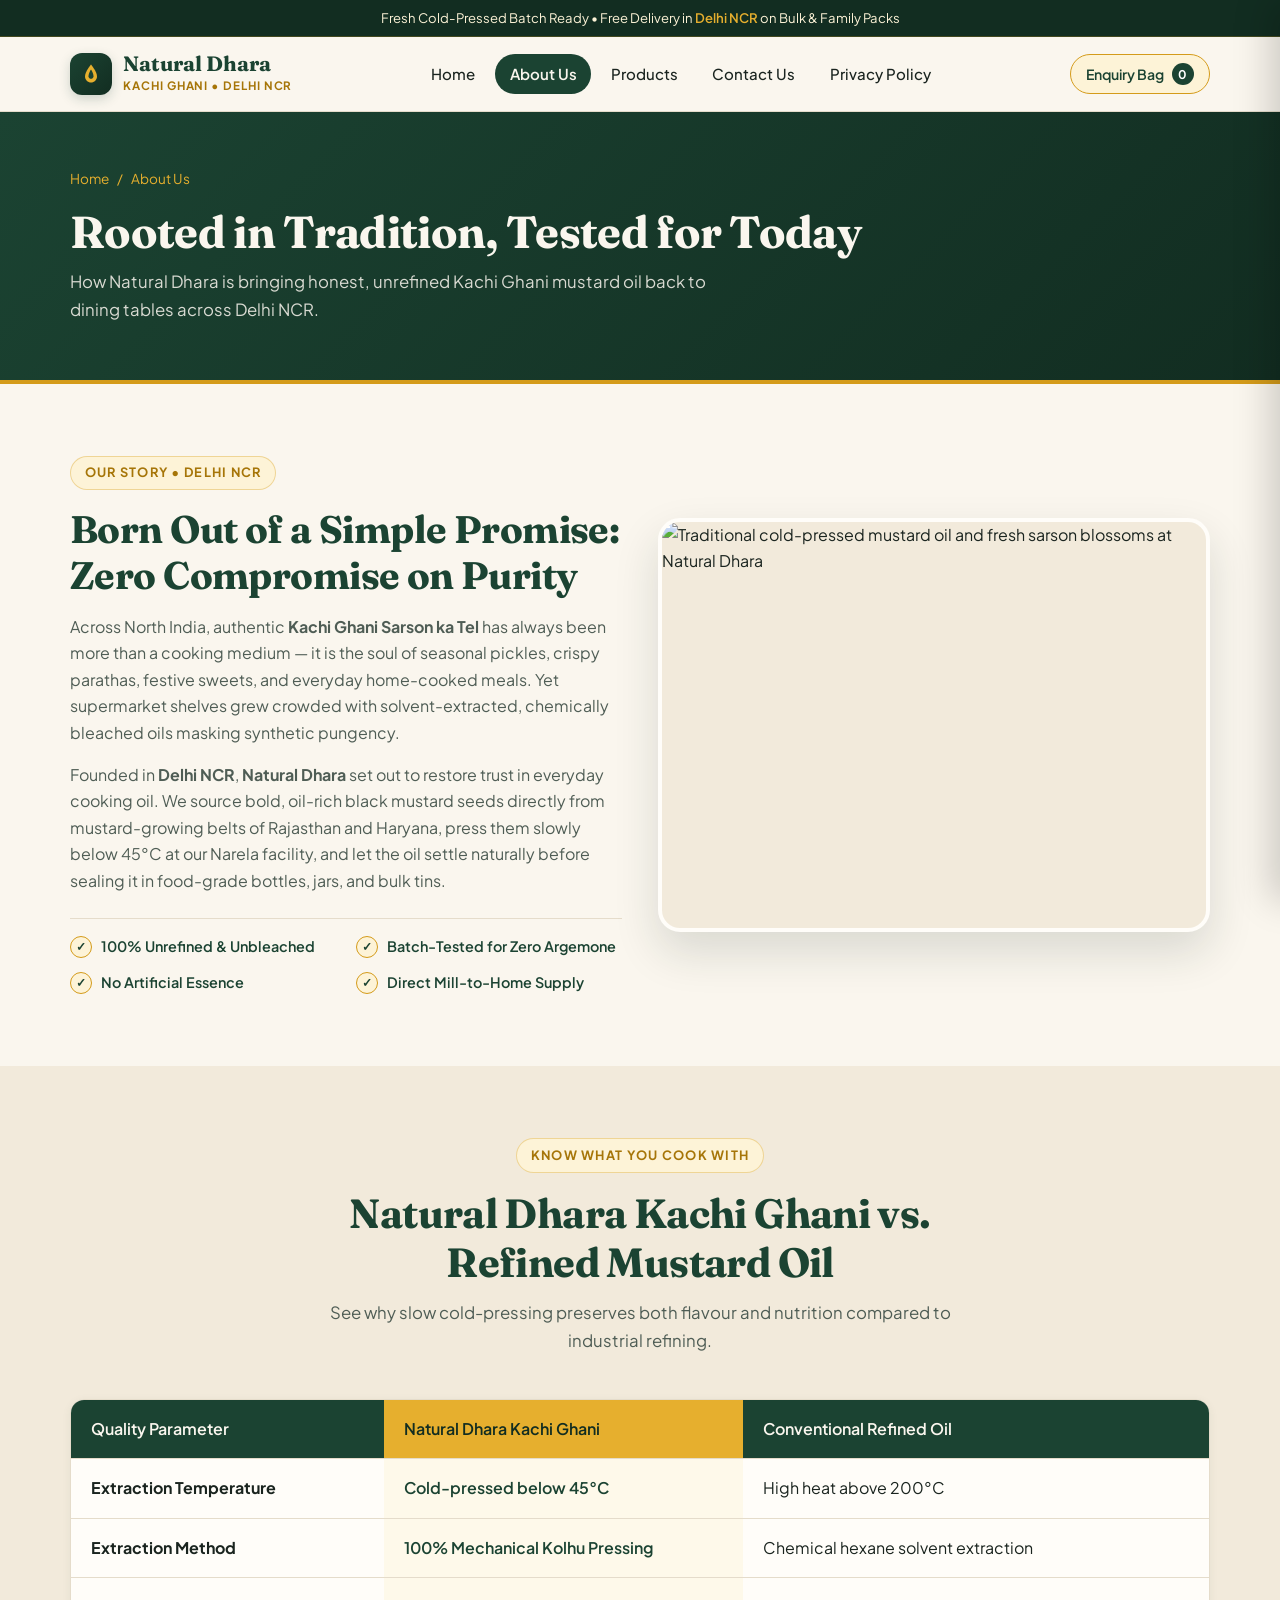
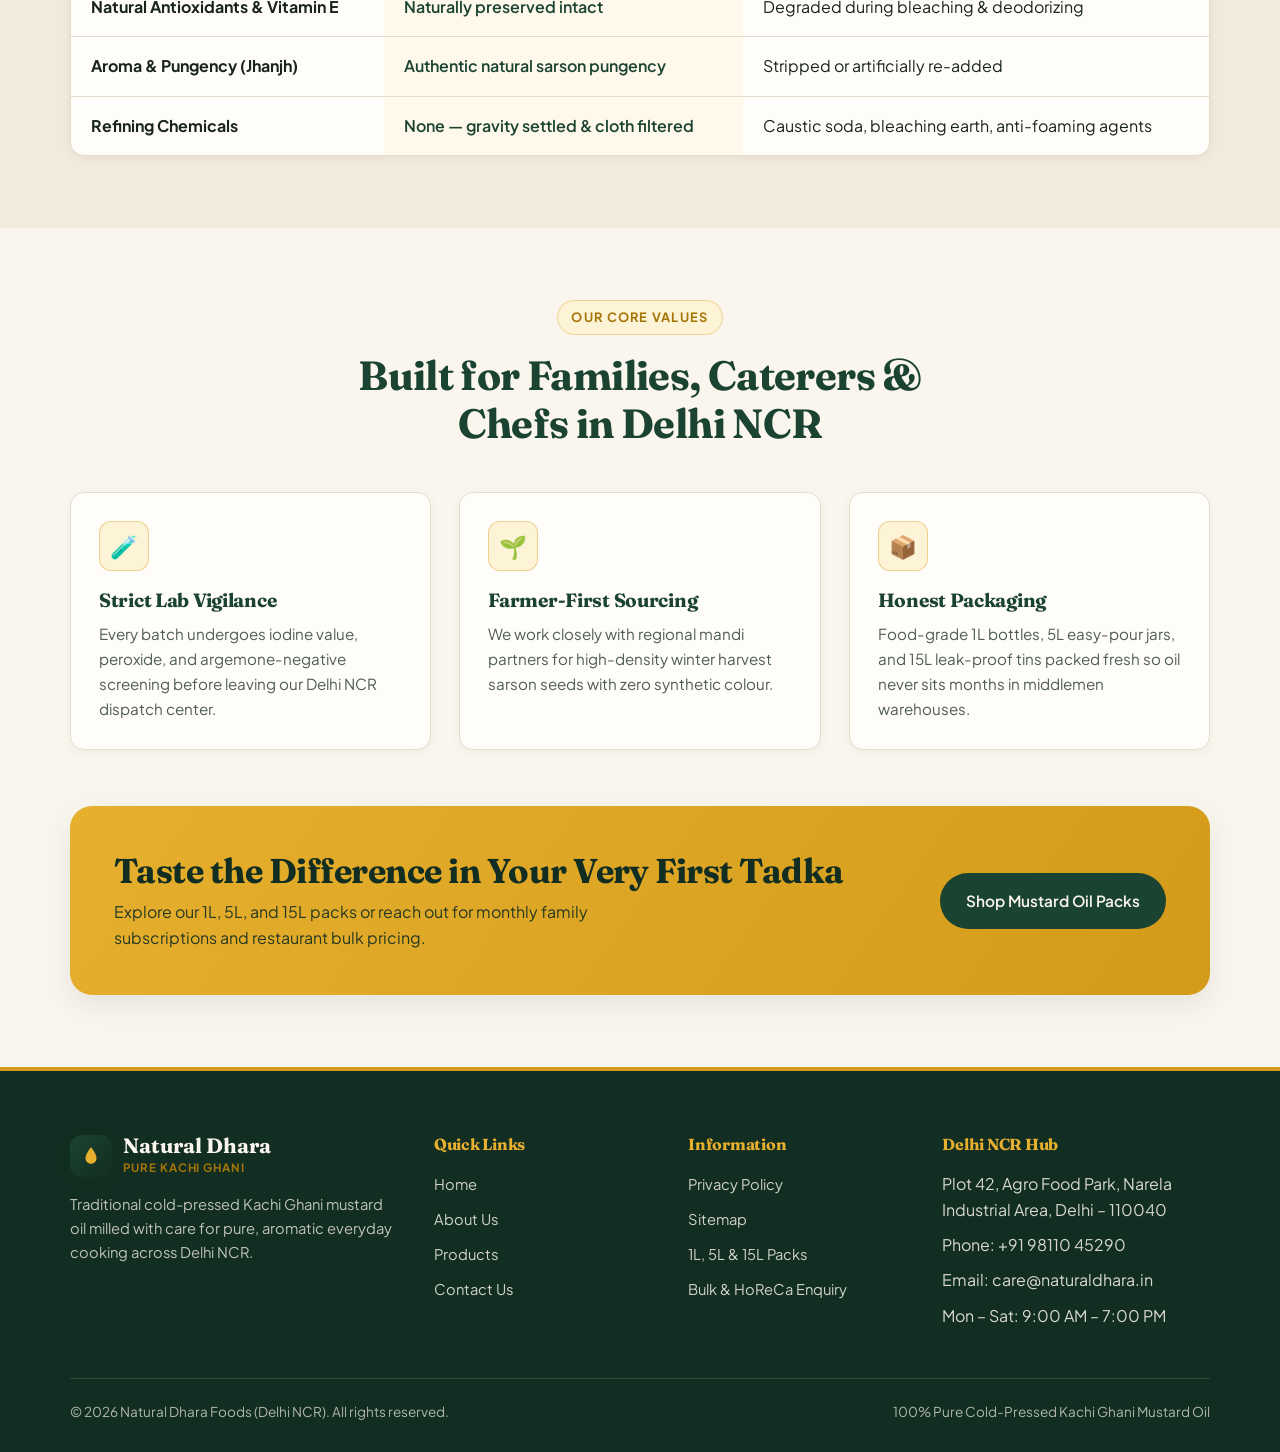
==== about.html @ 4e5362d5 "Add files via upload" ====
<!DOCTYPE html>
<html lang="en">
<head>
  <meta charset="UTF-8" />
  <meta name="viewport" content="width=device-width, initial-scale=1.0" />
  <title>About Us | Natural Dhara Cold-Pressed Mustard Oil — Delhi NCR</title>
  <meta name="description" content="Learn about Natural Dhara's traditional wooden kolhu Kachi Ghani mustard oil process, seed sourcing, and quality standards in Delhi NCR." />
  <link rel="preconnect" href="https://fonts.googleapis.com" />
  <link rel="preconnect" href="https://fonts.gstatic.com" crossorigin />
  <link href="https://fonts.googleapis.com/css2?family=Fraunces:opsz,wght@9..144,600;9..144,700&family=Plus+Jakarta+Sans:wght@400;500;600;700&display=swap" rel="stylesheet" />
  <link rel="stylesheet" href="styles.css" />
</head>
<body>

  <div class="top-strip">
    Fresh Cold-Pressed Batch Ready • Free Delivery in <span>Delhi NCR</span> on Bulk &amp; Family Packs
  </div>

  <header class="site-header">
    <div class="container nav-wrapper">
      <a href="index.html" class="brand-logo" aria-label="Natural Dhara Home">
        <span class="brand-icon" aria-hidden="true">
          <svg width="24" height="24" viewBox="0 0 24 24" fill="none">
            <path d="M12 2.5C12 2.5 6 9.5 6 14.5C6 17.8137 8.68629 20.5 12 20.5C15.3137 20.5 18 17.8137 18 14.5C18 9.5 12 2.5 12 2.5Z" fill="#E6AF2E"/>
            <path d="M12 7.5C12 7.5 14.5 11.2 14.5 14.2C14.5 15.6 13.4 16.8 12 16.8C10.6 16.8 9.5 15.6 9.5 14.2C9.5 11.2 12 7.5 12 7.5Z" fill="#1B4332"/>
          </svg>
        </span>
        <span class="brand-text">
          <span class="brand-name">Natural Dhara</span>
          <span class="brand-sub">Kachi Ghani • Delhi NCR</span>
        </span>
      </a>

      <nav class="nav-links" id="nd-nav-links" aria-label="Main Navigation">
        <a href="index.html">Home</a>
        <a href="about.html" class="active">About Us</a>
        <a href="products.html">Products</a>
        <a href="contact.html">Contact Us</a>
        <a href="privacy.html">Privacy Policy</a>
      </nav>

      <div class="nav-actions">
        <button type="button" class="cart-btn" data-open-cart aria-label="Open Enquiry Bag">
          <span>Enquiry Bag</span>
          <span class="cart-count" data-cart-count>0</span>
        </button>
        <button type="button" class="hamburger" id="nd-menu-toggle" aria-label="Toggle Menu" aria-expanded="false">
          <svg width="22" height="22" viewBox="0 0 24 24" fill="none" stroke="currentColor" stroke-width="2.2" stroke-linecap="round">
            <line x1="3" y1="6" x2="21" y2="6" />
            <line x1="3" y1="12" x2="21" y2="12" />
            <line x1="3" y1="18" x2="21" y2="18" />
          </svg>
        </button>
      </div>
    </div>
  </header>

  <main>
    <section class="page-banner">
      <div class="container">
        <div class="breadcrumb">
          <a href="index.html">Home</a> <span>/</span> <span>About Us</span>
        </div>
        <h1>Rooted in Tradition, Tested for Today</h1>
        <p>How Natural Dhara is bringing honest, unrefined Kachi Ghani mustard oil back to dining tables across Delhi NCR.</p>
      </div>
    </section>

    <section class="section">
      <div class="container grid-2">
        <div>
          <span class="eyebrow">Our Story • Delhi NCR</span>
          <h2 style="font-size:clamp(1.75rem,3vw,2.4rem); margin-bottom:1rem;">Born Out of a Simple Promise: Zero Compromise on Purity</h2>
          <p style="color:var(--text-muted); margin-bottom:1rem;">
            Across North India, authentic <strong>Kachi Ghani Sarson ka Tel</strong> has always been more than a cooking medium — it is the soul of seasonal pickles, crispy parathas, festive sweets, and everyday home-cooked meals. Yet supermarket shelves grew crowded with solvent-extracted, chemically bleached oils masking synthetic pungency.
          </p>
          <p style="color:var(--text-muted); margin-bottom:1.5rem;">
            Founded in <strong>Delhi NCR</strong>, <strong>Natural Dhara</strong> set out to restore trust in everyday cooking oil. We source bold, oil-rich black mustard seeds directly from mustard-growing belts of Rajasthan and Haryana, press them slowly below 45°C at our Narela facility, and let the oil settle naturally before sealing it in food-grade bottles, jars, and bulk tins.
          </p>
          <div class="hero-badges" style="padding-top:1rem;">
            <div class="hero-badge-item"><span class="badge-dot">✓</span><span>100% Unrefined &amp; Unbleached</span></div>
            <div class="hero-badge-item"><span class="badge-dot">✓</span><span>Batch-Tested for Zero Argemone</span></div>
            <div class="hero-badge-item"><span class="badge-dot">✓</span><span>No Artificial Essence</span></div>
            <div class="hero-badge-item"><span class="badge-dot">✓</span><span>Direct Mill-to-Home Supply</span></div>
          </div>
        </div>

        <div class="hero-image-card">
          <img src="images/hero-mustard-oil.jpg" alt="Traditional cold-pressed mustard oil and fresh sarson blossoms at Natural Dhara" />
        </div>
      </div>
    </section>

    <section class="section section-alt">
      <div class="container">
        <div class="section-header centered">
          <span class="eyebrow">Know What You Cook With</span>
          <h2>Natural Dhara Kachi Ghani vs. Refined Mustard Oil</h2>
          <p>See why slow cold-pressing preserves both flavour and nutrition compared to industrial refining.</p>
        </div>

        <div class="table-wrap">
          <table class="compare-table">
            <thead>
              <tr>
                <th>Quality Parameter</th>
                <th class="highlight-col">Natural Dhara Kachi Ghani</th>
                <th>Conventional Refined Oil</th>
              </tr>
            </thead>
            <tbody>
              <tr>
                <td><strong>Extraction Temperature</strong></td>
                <td class="good">Cold-pressed below 45°C</td>
                <td>High heat above 200°C</td>
              </tr>
              <tr>
                <td><strong>Extraction Method</strong></td>
                <td class="good">100% Mechanical Kolhu Pressing</td>
                <td>Chemical hexane solvent extraction</td>
              </tr>
              <tr>
                <td><strong>Natural Antioxidants &amp; Vitamin E</strong></td>
                <td class="good">Naturally preserved intact</td>
                <td>Degraded during bleaching &amp; deodorizing</td>
              </tr>
              <tr>
                <td><strong>Aroma &amp; Pungency (Jhanjh)</strong></td>
                <td class="good">Authentic natural sarson pungency</td>
                <td>Stripped or artificially re-added</td>
              </tr>
              <tr>
                <td><strong>Refining Chemicals</strong></td>
                <td class="good">None — gravity settled &amp; cloth filtered</td>
                <td>Caustic soda, bleaching earth, anti-foaming agents</td>
              </tr>
            </tbody>
          </table>
        </div>
      </div>
    </section>

    <section class="section">
      <div class="container">
        <div class="section-header centered">
          <span class="eyebrow">Our Core Values</span>
          <h2>Built for Families, Caterers &amp; Chefs in Delhi NCR</h2>
        </div>

        <div class="grid-3">
          <article class="card">
            <div class="feature-icon" aria-hidden="true">🧪</div>
            <h3>Strict Lab Vigilance</h3>
            <p>Every batch undergoes iodine value, peroxide, and argemone-negative screening before leaving our Delhi NCR dispatch center.</p>
          </article>
          <article class="card">
            <div class="feature-icon" aria-hidden="true">🌱</div>
            <h3>Farmer-First Sourcing</h3>
            <p>We work closely with regional mandi partners for high-density winter harvest sarson seeds with zero synthetic colour.</p>
          </article>
          <article class="card">
            <div class="feature-icon" aria-hidden="true">📦</div>
            <h3>Honest Packaging</h3>
            <p>Food-grade 1L bottles, 5L easy-pour jars, and 15L leak-proof tins packed fresh so oil never sits months in middlemen warehouses.</p>
          </article>
        </div>

        <div class="cta-banner" style="margin-top:3.5rem;">
          <div>
            <h2>Taste the Difference in Your Very First Tadka</h2>
            <p>Explore our 1L, 5L, and 15L packs or reach out for monthly family subscriptions and restaurant bulk pricing.</p>
          </div>
          <a href="products.html" class="btn btn-primary">Shop Mustard Oil Packs</a>
        </div>
      </div>
    </section>
  </main>

  <footer class="site-footer">
    <div class="container">
      <div class="footer-grid">
        <div class="footer-brand">
          <a href="index.html" class="brand-logo">
            <span class="brand-icon" aria-hidden="true">
              <svg width="22" height="22" viewBox="0 0 24 24" fill="none">
                <path d="M12 2.5C12 2.5 6 9.5 6 14.5C6 17.8137 8.68629 20.5 12 20.5C15.3137 20.5 18 17.8137 18 14.5C18 9.5 12 2.5 12 2.5Z" fill="#E6AF2E"/>
              </svg>
            </span>
            <span class="brand-text">
              <span class="brand-name">Natural Dhara</span>
              <span class="brand-sub">Pure Kachi Ghani</span>
            </span>
          </a>
          <p>Traditional cold-pressed Kachi Ghani mustard oil milled with care for pure, aromatic everyday cooking across Delhi NCR.</p>
        </div>
        <div>
          <h4>Quick Links</h4>
          <ul class="footer-links">
            <li><a href="index.html">Home</a></li>
            <li><a href="about.html">About Us</a></li>
            <li><a href="products.html">Products</a></li>
            <li><a href="contact.html">Contact Us</a></li>
          </ul>
        </div>
        <div>
          <h4>Information</h4>
          <ul class="footer-links">
            <li><a href="privacy.html">Privacy Policy</a></li>
            <li><a href="sitemap.xml">Sitemap</a></li>
            <li><a href="products.html">1L, 5L &amp; 15L Packs</a></li>
            <li><a href="contact.html">Bulk &amp; HoReCa Enquiry</a></li>
          </ul>
        </div>
        <div>
          <h4>Delhi NCR Hub</h4>
          <ul class="footer-links">
            <li>Plot 42, Agro Food Park, Narela Industrial Area, Delhi – 110040</li>
            <li>Phone: +91 98110 45290</li>
            <li>Email: care@naturaldhara.in</li>
            <li>Mon – Sat: 9:00 AM – 7:00 PM</li>
          </ul>
        </div>
      </div>
      <div class="footer-bottom">
        <span>© 2026 Natural Dhara Foods (Delhi NCR). All rights reserved.</span>
        <span>100% Pure Cold-Pressed Kachi Ghani Mustard Oil</span>
      </div>
    </div>
  </footer>

  <div class="drawer-backdrop" id="nd-drawer-backdrop"></div>
  <aside class="cart-drawer" id="nd-cart-drawer" aria-label="Enquiry Bag Drawer">
    <div class="drawer-header">
      <h3>Your Enquiry Bag</h3>
      <button type="button" class="drawer-close" id="nd-drawer-close" aria-label="Close Enquiry Bag">✕</button>
    </div>
    <div class="drawer-body" id="nd-drawer-body"></div>
    <div class="drawer-footer">
      <div class="drawer-total-row">
        <span>Estimated Total</span>
        <span id="nd-drawer-total">₹0</span>
      </div>
      <a href="contact.html" id="nd-drawer-proceed" class="btn btn-mustard" style="width:100%;">Proceed to Enquiry Form</a>
    </div>
  </aside>

  <script src="script.js"></script>
</body>
</html>
---- styles.css ----
/* ==========================================================================
   Natural Dhara — Cold-Pressed Kachi Ghani Mustard Oil (Delhi NCR)
   Color Palette:
     - Cream: #FAF6EE (bg), #F2EADB (surface), #FFFDF9 (card)
     - Dark Green: #1B4332 (primary), #122D21 (deep), #2D5A44 (hover)
     - Warm Mustard Yellow: #D49B1A (accent), #E6AF2E (bright), #FDF3D7 (tint)
   ========================================================================== */

:root {
  --cream-bg: #FAF6EE;
  --cream-surface: #F2EADB;
  --cream-card: #FFFDF9;
  --green-dark: #1B4332;
  --green-deep: #122D21;
  --green-mid: #2D5A44;
  --green-muted: #4A6457;
  --mustard: #D49B1A;
  --mustard-bright: #E6AF2E;
  --mustard-dark: #A67508;
  --mustard-tint: #FDF3D7;
  --text-main: #1A241F;
  --text-muted: #4F5D55;
  --border-light: #E5DCCB;
  --shadow-sm: 0 2px 10px rgba(27, 67, 50, 0.06);
  --shadow-md: 0 10px 30px rgba(27, 67, 50, 0.10);
  --shadow-lg: 0 20px 45px rgba(18, 45, 33, 0.14);
  --radius-sm: 8px;
  --radius-md: 14px;
  --radius-lg: 22px;
  --max-width: 1180px;
  --transition: 0.24s cubic-bezier(0.22, 1, 0.36, 1);
}

*,
*::before,
*::after {
  box-sizing: border-box;
  margin: 0;
  padding: 0;
}

html {
  scroll-behavior: smooth;
  font-size: 16px;
}

body {
  font-family: 'Plus Jakarta Sans', -apple-system, BlinkMacSystemFont, 'Segoe UI', Roboto, sans-serif;
  background-color: var(--cream-bg);
  color: var(--text-main);
  line-height: 1.65;
  -webkit-font-smoothing: antialiased;
  overflow-x: hidden;
}

h1, h2, h3, h4, .font-serif {
  font-family: 'Fraunces', Georgia, 'Times New Roman', serif;
  color: var(--green-dark);
  line-height: 1.2;
  letter-spacing: -0.015em;
}

img {
  max-width: 100%;
  display: block;
}

a {
  color: inherit;
  text-decoration: none;
  transition: color var(--transition);
}

ul {
  list-style: none;
}

button,
input,
select,
textarea {
  font-family: inherit;
  font-size: inherit;
}

.container {
  width: 100%;
  max-width: var(--max-width);
  margin: 0 auto;
  padding: 0 1.25rem;
}

/* ---------- Announcement Top Strip ---------- */
.top-strip {
  background-color: var(--green-deep);
  color: var(--mustard-tint);
  font-size: 0.82rem;
  padding: 0.45rem 1rem;
  text-align: center;
  border-bottom: 1px solid rgba(212, 155, 26, 0.25);
}

.top-strip span {
  color: var(--mustard-bright);
  font-weight: 600;
}

/* ---------- Header & Navigation ---------- */
.site-header {
  position: sticky;
  top: 0;
  z-index: 100;
  background-color: rgba(250, 246, 238, 0.94);
  backdrop-filter: blur(12px);
  -webkit-backdrop-filter: blur(12px);
  border-bottom: 1px solid var(--border-light);
}

.nav-wrapper {
  display: flex;
  align-items: center;
  justify-content: space-between;
  gap: 1rem;
  min-height: 74px;
}

.brand-logo {
  display: inline-flex;
  align-items: center;
  gap: 0.7rem;
  flex-shrink: 0;
}

.brand-icon {
  width: 42px;
  height: 42px;
  border-radius: 12px;
  background: linear-gradient(135deg, var(--green-dark), var(--green-deep));
  display: grid;
  place-items: center;
  box-shadow: 0 4px 12px rgba(27, 67, 50, 0.2);
}

.brand-text {
  display: flex;
  flex-direction: column;
}

.brand-name {
  font-family: 'Fraunces', Georgia, serif;
  font-size: 1.3rem;
  font-weight: 700;
  color: var(--green-dark);
  line-height: 1.1;
}

.brand-sub {
  font-size: 0.72rem;
  letter-spacing: 0.08em;
  text-transform: uppercase;
  color: var(--mustard-dark);
  font-weight: 700;
}

.nav-links {
  display: flex;
  align-items: center;
  gap: 0.35rem;
}

.nav-links a {
  padding: 0.5rem 0.9rem;
  border-radius: 999px;
  font-size: 0.94rem;
  font-weight: 500;
  color: var(--text-main);
  transition: background-color var(--transition), color var(--transition);
}

.nav-links a:hover {
  background-color: var(--cream-surface);
  color: var(--green-dark);
}

.nav-links a.active {
  background-color: var(--green-dark);
  color: var(--cream-bg);
  font-weight: 600;
}

.nav-actions {
  display: flex;
  align-items: center;
  gap: 0.65rem;
}

.cart-btn {
  display: inline-flex;
  align-items: center;
  gap: 0.5rem;
  background-color: var(--mustard-tint);
  color: var(--green-dark);
  border: 1.5px solid var(--mustard);
  padding: 0.5rem 0.95rem;
  border-radius: 999px;
  font-weight: 600;
  font-size: 0.88rem;
  cursor: pointer;
  transition: all var(--transition);
}

.cart-btn:hover {
  background-color: var(--mustard-bright);
  transform: translateY(-1px);
}

.cart-count {
  background-color: var(--green-dark);
  color: #fff;
  font-size: 0.75rem;
  font-weight: 700;
  min-width: 22px;
  height: 22px;
  border-radius: 999px;
  display: inline-grid;
  place-items: center;
  padding: 0 0.35rem;
}

.hamburger {
  display: none;
  background: transparent;
  border: 1.5px solid var(--border-light);
  border-radius: var(--radius-sm);
  width: 42px;
  height: 42px;
  place-items: center;
  cursor: pointer;
  color: var(--green-dark);
}

/* ---------- Buttons ---------- */
.btn {
  display: inline-flex;
  align-items: center;
  justify-content: center;
  gap: 0.5rem;
  padding: 0.82rem 1.5rem;
  border-radius: 999px;
  font-weight: 600;
  font-size: 0.96rem;
  cursor: pointer;
  border: 2px solid transparent;
  transition: all var(--transition);
  text-align: center;
}

.btn-primary {
  background-color: var(--green-dark);
  color: var(--cream-bg);
}

.btn-primary:hover {
  background-color: var(--green-deep);
  transform: translateY(-2px);
  box-shadow: var(--shadow-md);
}

.btn-mustard {
  background-color: var(--mustard-bright);
  color: var(--green-deep);
}

.btn-mustard:hover {
  background-color: var(--mustard);
  transform: translateY(-2px);
  box-shadow: var(--shadow-md);
}

.btn-outline {
  background-color: transparent;
  border-color: var(--green-dark);
  color: var(--green-dark);
}

.btn-outline:hover {
  background-color: var(--green-dark);
  color: var(--cream-bg);
}

.btn-sm {
  padding: 0.6rem 1.1rem;
  font-size: 0.88rem;
}

/* ---------- Section Helpers ---------- */
.section {
  padding: 4.5rem 0;
}

.section-alt {
  background-color: var(--cream-surface);
}

.section-green {
  background: linear-gradient(145deg, var(--green-dark), var(--green-deep));
  color: var(--cream-bg);
}

.section-green h2,
.section-green h3,
.section-green h4 {
  color: var(--cream-bg);
}

.eyebrow {
  display: inline-flex;
  align-items: center;
  gap: 0.45rem;
  font-size: 0.8rem;
  font-weight: 700;
  text-transform: uppercase;
  letter-spacing: 0.1em;
  color: var(--mustard-dark);
  background-color: var(--mustard-tint);
  border: 1px solid rgba(212, 155, 26, 0.35);
  padding: 0.35rem 0.85rem;
  border-radius: 999px;
  margin-bottom: 1rem;
}

.section-green .eyebrow {
  background-color: rgba(230, 175, 46, 0.16);
  color: var(--mustard-bright);
  border-color: rgba(230, 175, 46, 0.38);
}

.section-header {
  max-width: 680px;
  margin-bottom: 2.75rem;
}

.section-header.centered {
  margin-left: auto;
  margin-right: auto;
  text-align: center;
}

.section-header h2 {
  font-size: clamp(1.85rem, 3.2vw, 2.55rem);
  margin-bottom: 0.8rem;
}

.section-header p {
  color: var(--text-muted);
  font-size: 1.05rem;
}

.section-green .section-header p {
  color: rgba(250, 246, 238, 0.82);
}

/* ---------- Hero Section ---------- */
.hero {
  padding: 3.5rem 0 4.5rem;
  position: relative;
  overflow: hidden;
}

.hero-grid {
  display: grid;
  grid-template-columns: 1.05fr 0.95fr;
  gap: 3rem;
  align-items: center;
}

.hero-content h1 {
  font-size: clamp(2.2rem, 4.4vw, 3.35rem);
  margin-bottom: 1.15rem;
  color: var(--green-deep);
}

.hero-content h1 .highlight {
  color: var(--mustard-dark);
  position: relative;
}

.hero-lead {
  font-size: 1.1rem;
  color: var(--text-muted);
  margin-bottom: 1.75rem;
  max-width: 560px;
}

.hero-cta {
  display: flex;
  flex-wrap: wrap;
  gap: 0.9rem;
  margin-bottom: 2rem;
}

.hero-badges {
  display: grid;
  grid-template-columns: repeat(2, minmax(0, 1fr));
  gap: 0.75rem 1.25rem;
  padding-top: 1.25rem;
  border-top: 1px solid var(--border-light);
}

.hero-badge-item {
  display: flex;
  align-items: center;
  gap: 0.55rem;
  font-size: 0.9rem;
  font-weight: 600;
  color: var(--green-dark);
}

.badge-dot {
  width: 22px;
  height: 22px;
  border-radius: 50%;
  background-color: var(--mustard-tint);
  border: 1px solid var(--mustard);
  color: var(--green-dark);
  display: grid;
  place-items: center;
  font-size: 0.75rem;
  flex-shrink: 0;
}

.hero-media {
  position: relative;
}

.hero-image-card {
  border-radius: var(--radius-lg);
  overflow: hidden;
  box-shadow: var(--shadow-lg);
  border: 4px solid var(--cream-card);
  background-color: var(--cream-surface);
  aspect-ratio: 4 / 3;
}

.hero-image-card img {
  width: 100%;
  height: 100%;
  object-fit: cover;
}

.hero-floating-card {
  position: absolute;
  bottom: -18px;
  left: -18px;
  background-color: var(--green-dark);
  color: var(--cream-bg);
  padding: 1rem 1.25rem;
  border-radius: var(--radius-md);
  box-shadow: var(--shadow-md);
  border: 2px solid var(--mustard);
  max-width: 245px;
}

.hero-floating-card strong {
  display: block;
  color: var(--mustard-bright);
  font-size: 1.05rem;
  margin-bottom: 0.15rem;
}

.hero-floating-card span {
  font-size: 0.82rem;
  color: rgba(250, 246, 238, 0.9);
}

/* ---------- Page Banner (Inner Pages) ---------- */
.page-banner {
  background: linear-gradient(135deg, var(--green-dark), var(--green-deep));
  color: var(--cream-bg);
  padding: 3.5rem 0;
  border-bottom: 4px solid var(--mustard);
}

.page-banner h1 {
  color: var(--cream-bg);
  font-size: clamp(2rem, 3.8vw, 2.8rem);
  margin-bottom: 0.6rem;
}

.page-banner p {
  color: rgba(250, 246, 238, 0.85);
  max-width: 650px;
  font-size: 1.05rem;
}

.breadcrumb {
  display: flex;
  align-items: center;
  gap: 0.5rem;
  font-size: 0.85rem;
  color: var(--mustard-bright);
  margin-bottom: 0.9rem;
}

.breadcrumb a:hover {
  text-decoration: underline;
}

/* ---------- Grids & Cards ---------- */
.grid-4 {
  display: grid;
  grid-template-columns: repeat(4, minmax(0, 1fr));
  gap: 1.5rem;
}

.grid-3 {
  display: grid;
  grid-template-columns: repeat(3, minmax(0, 1fr));
  gap: 1.75rem;
}

.grid-2 {
  display: grid;
  grid-template-columns: repeat(2, minmax(0, 1fr));
  gap: 2.25rem;
  align-items: center;
}

.card {
  background-color: var(--cream-card);
  border: 1px solid var(--border-light);
  border-radius: var(--radius-md);
  padding: 1.75rem;
  box-shadow: var(--shadow-sm);
  transition: transform var(--transition), box-shadow var(--transition);
}

.card:hover {
  transform: translateY(-4px);
  box-shadow: var(--shadow-md);
}

.feature-icon {
  width: 50px;
  height: 50px;
  border-radius: 12px;
  background-color: var(--mustard-tint);
  color: var(--green-dark);
  display: grid;
  place-items: center;
  font-size: 1.4rem;
  margin-bottom: 1.1rem;
  border: 1px solid rgba(212, 155, 26, 0.4);
}

.card h3 {
  font-size: 1.2rem;
  margin-bottom: 0.55rem;
}

.card p {
  color: var(--text-muted);
  font-size: 0.95rem;
}

/* ---------- Product Cards ---------- */
.product-card {
  background-color: var(--cream-card);
  border: 1px solid var(--border-light);
  border-radius: var(--radius-md);
  overflow: hidden;
  display: flex;
  flex-direction: column;
  box-shadow: var(--shadow-sm);
  transition: transform var(--transition), box-shadow var(--transition);
  position: relative;
}

.product-card:hover {
  transform: translateY(-5px);
  box-shadow: var(--shadow-md);
}

.product-badge {
  position: absolute;
  top: 14px;
  left: 14px;
  background-color: var(--green-dark);
  color: var(--mustard-bright);
  font-size: 0.76rem;
  font-weight: 700;
  text-transform: uppercase;
  letter-spacing: 0.05em;
  padding: 0.3rem 0.75rem;
  border-radius: 999px;
  z-index: 2;
}

.product-img-wrap {
  background-color: var(--cream-bg);
  aspect-ratio: 1 / 1;
  overflow: hidden;
  border-bottom: 1px solid var(--border-light);
}

.product-img-wrap img {
  width: 100%;
  height: 100%;
  object-fit: cover;
  transition: transform 0.4s ease;
}

.product-card:hover .product-img-wrap img {
  transform: scale(1.04);
}

.product-body {
  padding: 1.5rem;
  display: flex;
  flex-direction: column;
  flex: 1;
}

.product-meta {
  font-size: 0.8rem;
  font-weight: 700;
  text-transform: uppercase;
  letter-spacing: 0.07em;
  color: var(--mustard-dark);
  margin-bottom: 0.35rem;
}

.product-title {
  font-size: 1.32rem;
  margin-bottom: 0.5rem;
}

.product-desc {
  color: var(--text-muted);
  font-size: 0.93rem;
  margin-bottom: 1.1rem;
}

.product-specs {
  display: flex;
  flex-wrap: wrap;
  gap: 0.4rem;
  margin-bottom: 1.25rem;
}

.spec-pill {
  font-size: 0.78rem;
  background-color: var(--cream-surface);
  color: var(--green-dark);
  padding: 0.25rem 0.65rem;
  border-radius: 999px;
  font-weight: 600;
}

.product-footer {
  margin-top: auto;
  padding-top: 1rem;
  border-top: 1px solid var(--border-light);
  display: flex;
  flex-direction: column;
  gap: 0.9rem;
}

.price-row {
  display: flex;
  align-items: baseline;
  justify-content: space-between;
  gap: 0.75rem;
}

.product-price {
  font-family: 'Fraunces', Georgia, serif;
  font-size: 1.7rem;
  font-weight: 700;
  color: var(--green-dark);
}

.product-unit {
  font-size: 0.84rem;
  color: var(--text-muted);
  font-weight: 500;
}

.qty-action-row {
  display: flex;
  align-items: center;
  gap: 0.65rem;
}

.qty-selector {
  display: inline-flex;
  align-items: center;
  border: 1.5px solid var(--border-light);
  border-radius: 999px;
  background-color: var(--cream-bg);
  overflow: hidden;
}

.qty-selector button {
  background: transparent;
  border: none;
  width: 32px;
  height: 38px;
  font-weight: 700;
  color: var(--green-dark);
  cursor: pointer;
}

.qty-selector button:hover {
  background-color: var(--cream-surface);
}

.qty-selector span {
  min-width: 26px;
  text-align: center;
  font-weight: 600;
  font-size: 0.92rem;
}

.add-enquiry-btn {
  flex: 1;
}

/* ---------- Process Steps (Dark Green Band) ---------- */
.process-card {
  background-color: rgba(255, 253, 249, 0.06);
  border: 1px solid rgba(230, 175, 46, 0.28);
  border-radius: var(--radius-md);
  padding: 1.65rem;
}

.process-step {
  display: inline-block;
  font-family: 'Fraunces', Georgia, serif;
  font-size: 1.5rem;
  font-weight: 700;
  color: var(--mustard-bright);
  margin-bottom: 0.65rem;
}

.process-card h3 {
  font-size: 1.15rem;
  margin-bottom: 0.45rem;
}

.process-card p {
  font-size: 0.92rem;
  color: rgba(250, 246, 238, 0.82);
}

/* ---------- Comparison Table (About Page) ---------- */
.table-wrap {
  overflow-x: auto;
  border-radius: var(--radius-md);
  border: 1px solid var(--border-light);
  background-color: var(--cream-card);
  box-shadow: var(--shadow-sm);
}

.compare-table {
  width: 100%;
  border-collapse: collapse;
  min-width: 600px;
}

.compare-table th,
.compare-table td {
  padding: 1rem 1.25rem;
  text-align: left;
  border-bottom: 1px solid var(--border-light);
}

.compare-table th {
  background-color: var(--green-dark);
  color: var(--cream-bg);
  font-weight: 600;
}

.compare-table th.highlight-col {
  background-color: var(--mustard-bright);
  color: var(--green-deep);
}

.compare-table tr:last-child td {
  border-bottom: none;
}

.compare-table td.good {
  color: var(--green-dark);
  font-weight: 600;
  background-color: rgba(253, 243, 215, 0.45);
}

/* ---------- Contact & Form ---------- */
.contact-layout {
  display: grid;
  grid-template-columns: 0.9fr 1.1fr;
  gap: 2.5rem;
  align-items: start;
}

.info-stack {
  display: flex;
  flex-direction: column;
  gap: 1.2rem;
}

.info-item {
  display: flex;
  gap: 1rem;
  align-items: flex-start;
  background-color: var(--cream-card);
  padding: 1.25rem;
  border-radius: var(--radius-md);
  border: 1px solid var(--border-light);
}

.info-icon {
  width: 44px;
  height: 44px;
  border-radius: 10px;
  background-color: var(--green-dark);
  color: var(--mustard-bright);
  display: grid;
  place-items: center;
  flex-shrink: 0;
  font-size: 1.15rem;
}

.info-item h3 {
  font-size: 1.05rem;
  margin-bottom: 0.25rem;
}

.info-item p,
.info-item a {
  font-size: 0.93rem;
  color: var(--text-muted);
}

.form-card {
  background-color: var(--cream-card);
  border: 1px solid var(--border-light);
  border-radius: var(--radius-lg);
  padding: 2.2rem;
  box-shadow: var(--shadow-md);
}

.form-grid {
  display: grid;
  grid-template-columns: repeat(2, minmax(0, 1fr));
  gap: 1.1rem;
}

.form-group {
  display: flex;
  flex-direction: column;
  gap: 0.4rem;
  margin-bottom: 1rem;
}

.form-group.full {
  grid-column: 1 / -1;
}

.form-group label {
  font-size: 0.88rem;
  font-weight: 600;
  color: var(--green-dark);
}

.form-group input,
.form-group select,
.form-group textarea {
  width: 100%;
  padding: 0.78rem 0.95rem;
  border-radius: var(--radius-sm);
  border: 1.5px solid var(--border-light);
  background-color: var(--cream-bg);
  color: var(--text-main);
  transition: border-color var(--transition), box-shadow var(--transition);
}

.form-group input:focus,
.form-group select:focus,
.form-group textarea:focus {
  outline: none;
  border-color: var(--green-dark);
  box-shadow: 0 0 0 3px rgba(27, 67, 50, 0.12);
  background-color: #fff;
}

.form-error {
  font-size: 0.82rem;
  color: #B42318;
  display: none;
}

.form-error.visible {
  display: block;
}

.cart-prefill-box {
  background-color: var(--mustard-tint);
  border: 1px solid var(--mustard);
  border-radius: var(--radius-sm);
  padding: 0.9rem 1rem;
  margin-bottom: 1.25rem;
  font-size: 0.9rem;
  color: var(--green-deep);
}

.thank-you-box {
  display: none;
  text-align: center;
  padding: 2.5rem 1.5rem;
  background-color: var(--mustard-tint);
  border: 2px solid var(--mustard);
  border-radius: var(--radius-md);
}

.thank-you-box.visible {
  display: block;
}

.thank-you-icon {
  width: 64px;
  height: 64px;
  border-radius: 50%;
  background-color: var(--green-dark);
  color: var(--mustard-bright);
  display: grid;
  place-items: center;
  font-size: 1.8rem;
  margin: 0 auto 1rem;
}

.thank-you-box h3 {
  font-size: 1.65rem;
  margin-bottom: 0.6rem;
}

.thank-you-box p {
  color: var(--text-muted);
  margin-bottom: 1.35rem;
}

/* ---------- Privacy Document ---------- */
.policy-card {
  background-color: var(--cream-card);
  border: 1px solid var(--border-light);
  border-radius: var(--radius-lg);
  padding: 2.5rem;
  box-shadow: var(--shadow-sm);
  max-width: 880px;
  margin: 0 auto;
}

.policy-card h2 {
  font-size: 1.45rem;
  margin-top: 2rem;
  margin-bottom: 0.65rem;
  padding-top: 1.25rem;
  border-top: 1px solid var(--border-light);
}

.policy-card h2:first-of-type {
  margin-top: 0;
  padding-top: 0;
  border-top: none;
}

.policy-card p,
.policy-card li {
  color: var(--text-muted);
  margin-bottom: 0.75rem;
}

.policy-card ul {
  list-style: disc;
  padding-left: 1.4rem;
  margin-bottom: 1rem;
}

/* ---------- Cart / Enquiry Slide-over Drawer ---------- */
.drawer-backdrop {
  position: fixed;
  inset: 0;
  background-color: rgba(18, 45, 33, 0.55);
  z-index: 200;
  opacity: 0;
  pointer-events: none;
  transition: opacity var(--transition);
}

.drawer-backdrop.open {
  opacity: 1;
  pointer-events: auto;
}

.cart-drawer {
  position: fixed;
  top: 0;
  right: 0;
  bottom: 0;
  width: min(420px, 100%);
  background-color: var(--cream-card);
  z-index: 210;
  transform: translateX(100%);
  transition: transform var(--transition);
  display: flex;
  flex-direction: column;
  box-shadow: -10px 0 35px rgba(0, 0, 0, 0.18);
}

.cart-drawer.open {
  transform: translateX(0);
}

.drawer-header {
  padding: 1.25rem 1.4rem;
  background-color: var(--green-dark);
  color: var(--cream-bg);
  display: flex;
  align-items: center;
  justify-content: space-between;
}

.drawer-header h3 {
  color: var(--cream-bg);
  font-size: 1.2rem;
}

.drawer-close {
  background: transparent;
  border: 1px solid rgba(250, 246, 238, 0.35);
  color: var(--cream-bg);
  width: 34px;
  height: 34px;
  border-radius: 50%;
  cursor: pointer;
  font-size: 1.1rem;
}

.drawer-body {
  flex: 1;
  overflow-y: auto;
  padding: 1.25rem 1.4rem;
}

.drawer-empty {
  text-align: center;
  padding: 3rem 1rem;
  color: var(--text-muted);
}

.drawer-item {
  display: flex;
  align-items: center;
  justify-content: space-between;
  gap: 0.9rem;
  padding: 0.9rem 0;
  border-bottom: 1px solid var(--border-light);
}

.drawer-item-info h4 {
  font-size: 1rem;
  margin-bottom: 0.15rem;
}

.drawer-item-info span {
  font-size: 0.85rem;
  color: var(--text-muted);
}

.drawer-item-controls {
  display: flex;
  align-items: center;
  gap: 0.45rem;
}

.drawer-qty-btn {
  width: 28px;
  height: 28px;
  border-radius: 50%;
  border: 1px solid var(--border-light);
  background-color: var(--cream-bg);
  cursor: pointer;
  font-weight: 700;
  color: var(--green-dark);
}

.drawer-remove {
  background: transparent;
  border: none;
  color: #B42318;
  font-size: 0.8rem;
  cursor: pointer;
  margin-left: 0.3rem;
}

.drawer-footer {
  padding: 1.25rem 1.4rem;
  background-color: var(--cream-surface);
  border-top: 1px solid var(--border-light);
}

.drawer-total-row {
  display: flex;
  justify-content: space-between;
  font-size: 1.15rem;
  font-weight: 700;
  color: var(--green-dark);
  margin-bottom: 1rem;
}

/* ---------- Toast ---------- */
.toast {
  position: fixed;
  bottom: 24px;
  left: 50%;
  transform: translateX(-50%) translateY(90px);
  background-color: var(--green-deep);
  color: var(--cream-bg);
  border: 1.5px solid var(--mustard-bright);
  padding: 0.78rem 1.35rem;
  border-radius: 999px;
  font-size: 0.92rem;
  font-weight: 600;
  box-shadow: var(--shadow-lg);
  z-index: 300;
  opacity: 0;
  transition: all 0.28s ease;
}

.toast.show {
  transform: translateX(-50%) translateY(0);
  opacity: 1;
}

/* ---------- CTA Banner ---------- */
.cta-banner {
  background: linear-gradient(125deg, var(--mustard-bright), var(--mustard));
  border-radius: var(--radius-lg);
  padding: 2.75rem;
  display: flex;
  align-items: center;
  justify-content: space-between;
  gap: 2rem;
  box-shadow: var(--shadow-md);
}

.cta-banner h2 {
  color: var(--green-deep);
  font-size: clamp(1.6rem, 2.8vw, 2.15rem);
  margin-bottom: 0.45rem;
}

.cta-banner p {
  color: var(--green-deep);
  opacity: 0.9;
  max-width: 560px;
}

/* ---------- Footer ---------- */
.site-footer {
  background-color: var(--green-deep);
  color: rgba(250, 246, 238, 0.85);
  padding: 4rem 0 1.75rem;
  border-top: 4px solid var(--mustard);
}

.footer-grid {
  display: grid;
  grid-template-columns: 1.35fr 0.9fr 0.9fr 1.1fr;
  gap: 2.2rem;
  padding-bottom: 2.5rem;
  border-bottom: 1px solid rgba(250, 246, 238, 0.14);
}

.footer-brand .brand-name {
  color: var(--cream-bg);
}

.footer-brand p {
  margin-top: 0.9rem;
  font-size: 0.92rem;
  color: rgba(250, 246, 238, 0.75);
}

.site-footer h4 {
  color: var(--mustard-bright);
  font-size: 1rem;
  margin-bottom: 1rem;
}

.footer-links li {
  margin-bottom: 0.55rem;
}

.footer-links a {
  font-size: 0.92rem;
  color: rgba(250, 246, 238, 0.82);
}

.footer-links a:hover {
  color: var(--mustard-bright);
  padding-left: 3px;
}

.footer-bottom {
  padding-top: 1.4rem;
  display: flex;
  flex-wrap: wrap;
  justify-content: space-between;
  gap: 1rem;
  font-size: 0.85rem;
  color: rgba(250, 246, 238, 0.68);
}

/* ---------- Responsive Breakpoints ---------- */
@media (max-width: 980px) {
  .hero-grid,
  .grid-2,
  .contact-layout {
    grid-template-columns: 1fr;
  }

  .grid-4 {
    grid-template-columns: repeat(2, minmax(0, 1fr));
  }

  .grid-3 {
    grid-template-columns: repeat(2, minmax(0, 1fr));
  }

  .footer-grid {
    grid-template-columns: repeat(2, minmax(0, 1fr));
  }

  .hero-floating-card {
    left: 14px;
    bottom: 14px;
  }

  .cta-banner {
    flex-direction: column;
    align-items: flex-start;
  }
}

@media (max-width: 760px) {
  .hamburger {
    display: grid;
  }

  .nav-links {
    position: absolute;
    top: 74px;
    left: 0;
    right: 0;
    background-color: var(--cream-card);
    border-bottom: 2px solid var(--mustard);
    flex-direction: column;
    align-items: stretch;
    padding: 1rem 1.25rem 1.4rem;
    gap: 0.35rem;
    box-shadow: var(--shadow-md);
    display: none;
  }

  .nav-links.open {
    display: flex;
  }

  .nav-links a {
    border-radius: var(--radius-sm);
    padding: 0.7rem 0.9rem;
  }

  .grid-4,
  .grid-3,
  .footer-grid,
  .form-grid,
  .hero-badges {
    grid-template-columns: 1fr;
  }

  .section {
    padding: 3.25rem 0;
  }

  .form-card,
  .policy-card {
    padding: 1.5rem;
  }
}
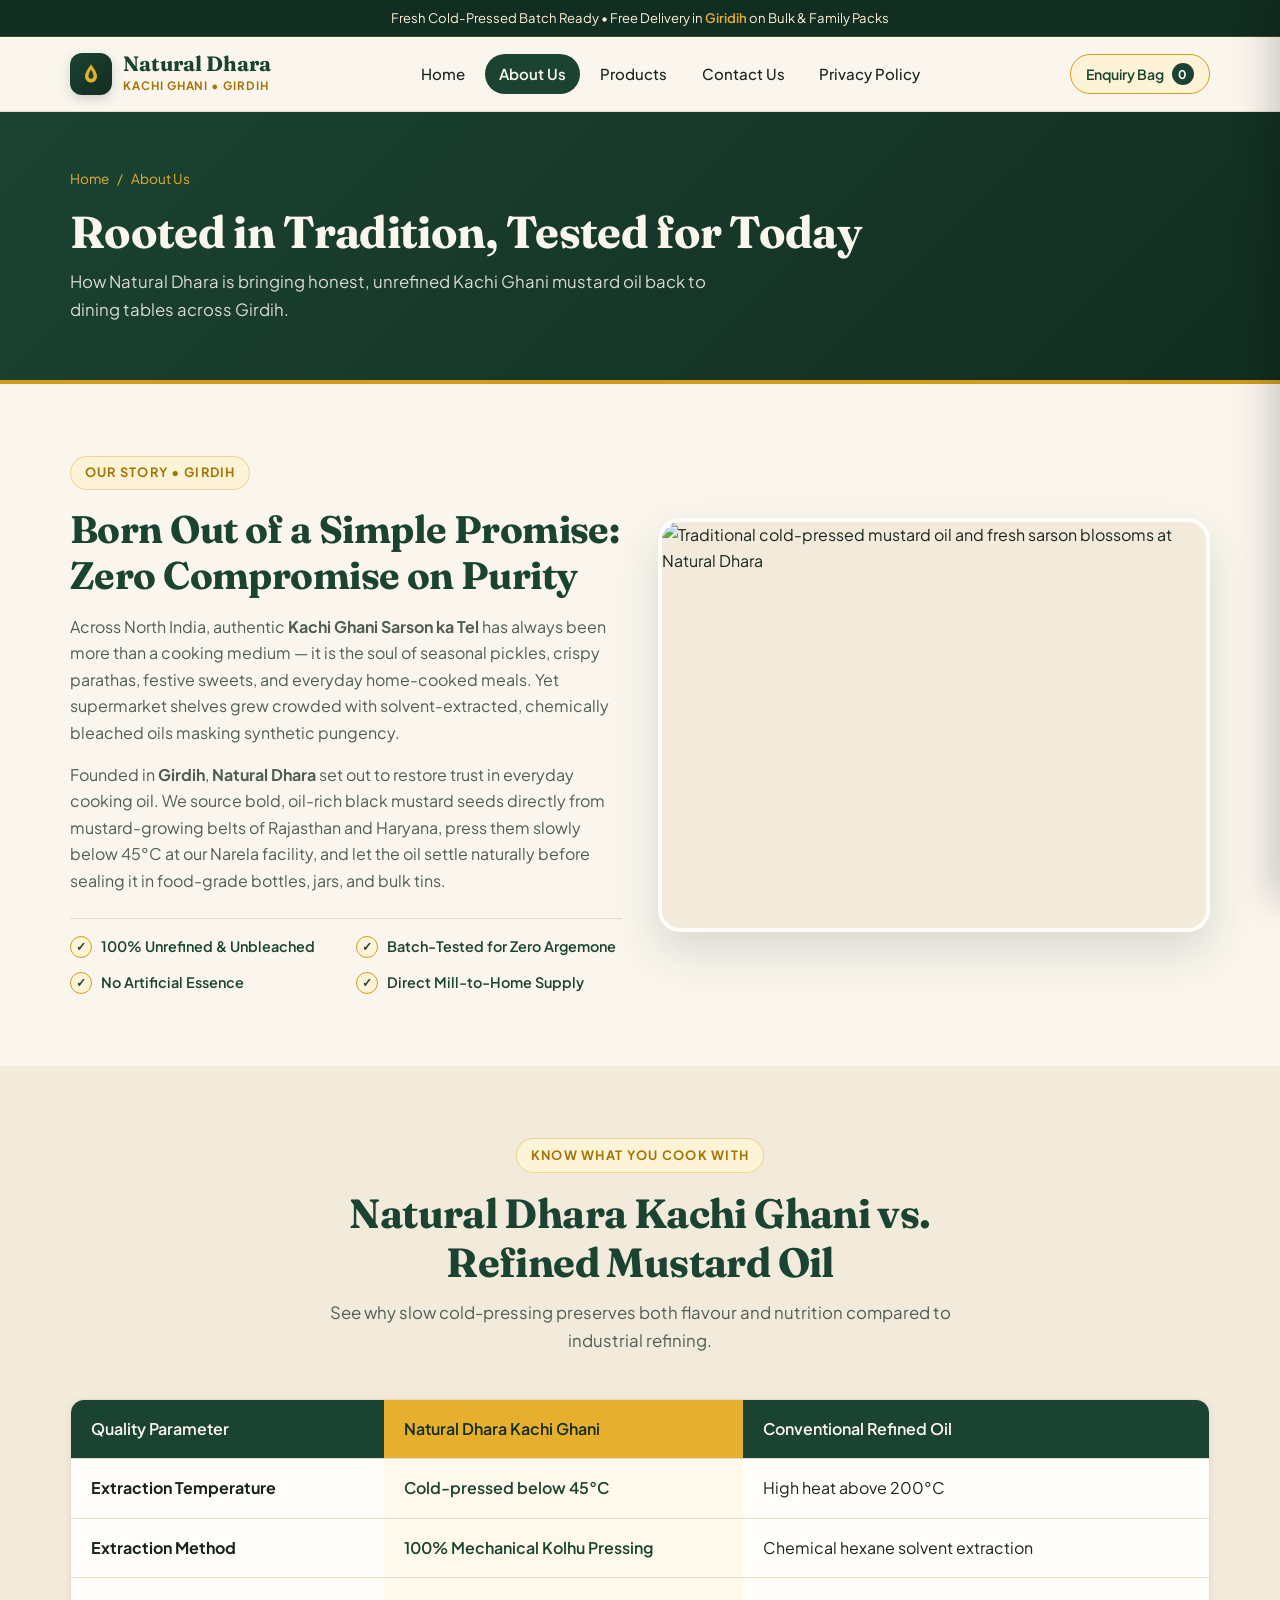
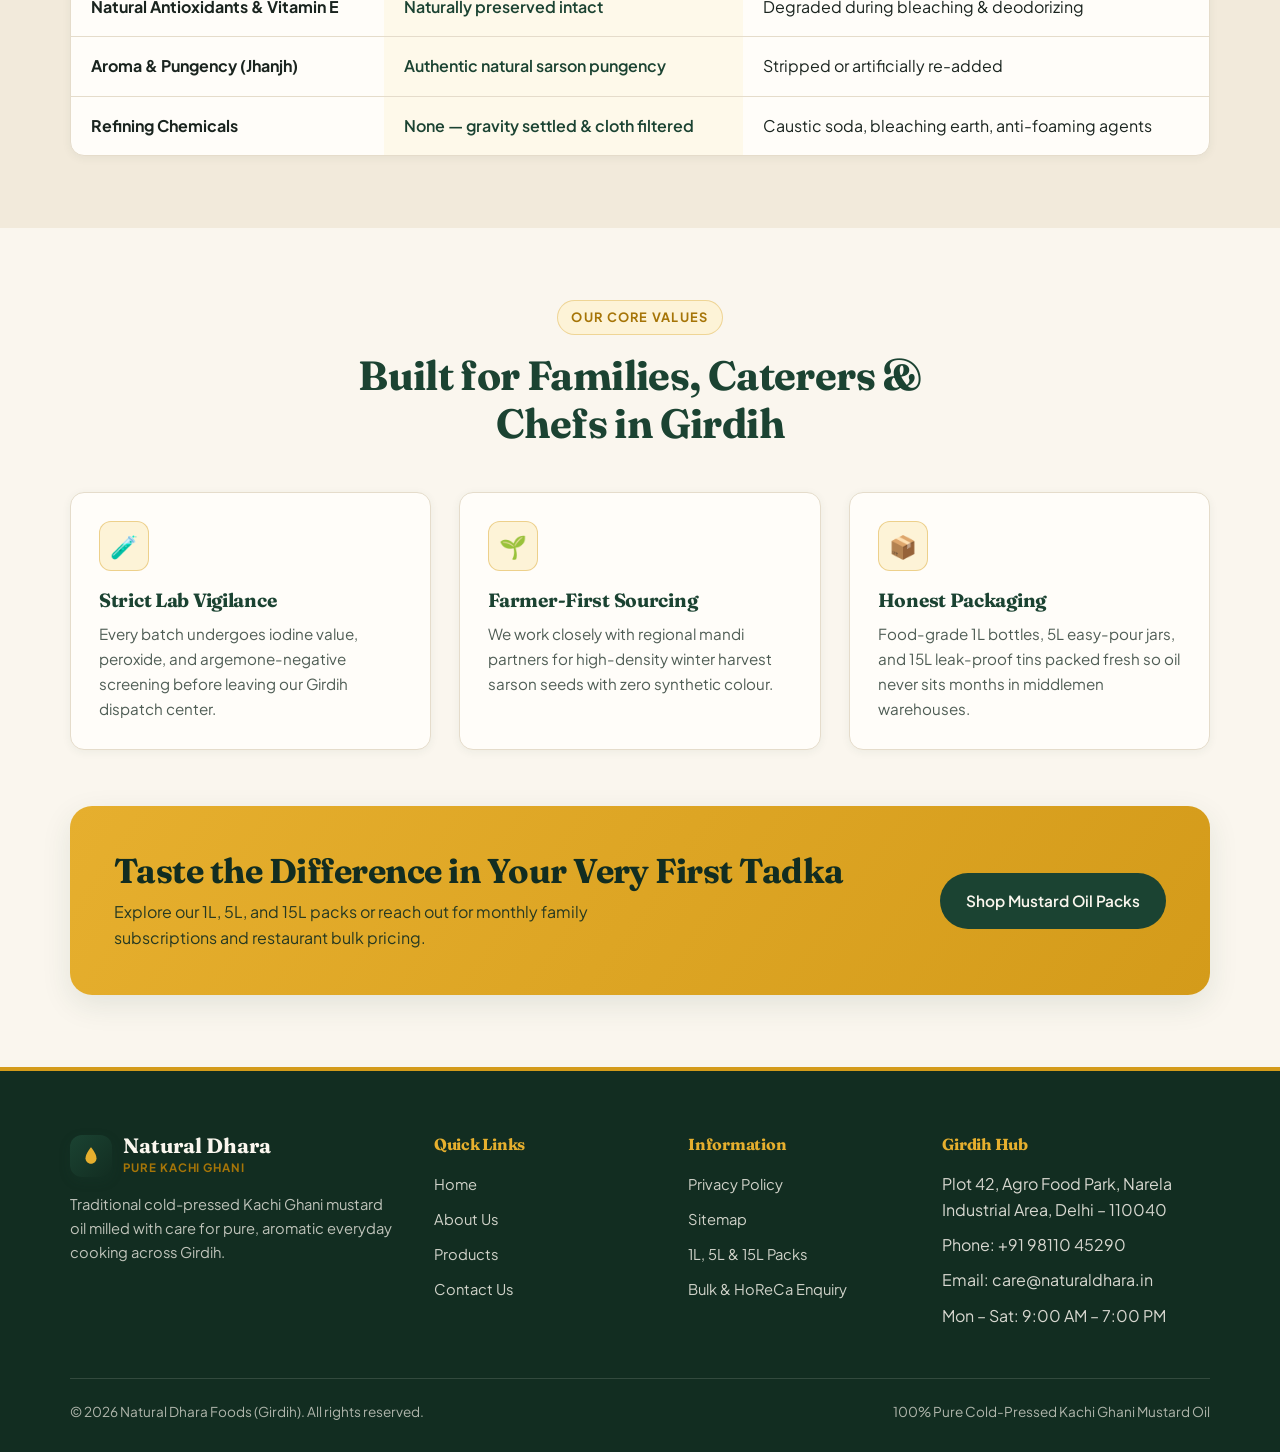
==== commit 95e853d2: "Update location references from Delhi NCR to Girdih" ====
--- a/about.html
+++ b/about.html
@@ -1,10 +1,17 @@
 <!DOCTYPE html>
 <html lang="en">
 <head>
+  <script async src="https://www.googletagmanager.com/gtm.js?id=GTM-T24SJVNS"></script>
+<script>
+  window.dataLayer = window.dataLayer || [];
+  function gtag(){dataLayer.push(arguments);}
+  gtag('js', new Date());
+</script>
   <meta charset="UTF-8" />
   <meta name="viewport" content="width=device-width, initial-scale=1.0" />
-  <title>About Us | Natural Dhara Cold-Pressed Mustard Oil — Delhi NCR</title>
-  <meta name="description" content="Learn about Natural Dhara's traditional wooden kolhu Kachi Ghani mustard oil process, seed sourcing, and quality standards in Delhi NCR." />
+  <title>About Natural Dhara | Cold-Pressed Mustard Oil Makers in Giridih</title>
+  <meta name="description" content="Know the story of Natural Dhara, a Giridih-based brand making pure cold-pressed Kachi Ghani mustard oil from selected mustard seeds, with no adulteration." />
+<link rel="canonical" href="https://naturaldhara.shop/about.html" />
   <link rel="preconnect" href="https://fonts.googleapis.com" />
   <link rel="preconnect" href="https://fonts.gstatic.com" crossorigin />
   <link href="https://fonts.googleapis.com/css2?family=Fraunces:opsz,wght@9..144,600;9..144,700&family=Plus+Jakarta+Sans:wght@400;500;600;700&display=swap" rel="stylesheet" />
@@ -13,7 +20,7 @@
 <body>
 
   <div class="top-strip">
-    Fresh Cold-Pressed Batch Ready • Free Delivery in <span>Delhi NCR</span> on Bulk &amp; Family Packs
+    Fresh Cold-Pressed Batch Ready • Free Delivery in <span>Giridih</span> on Bulk &amp; Family Packs
   </div>
 
   <header class="site-header">
@@ -27,7 +34,7 @@
         </span>
         <span class="brand-text">
           <span class="brand-name">Natural Dhara</span>
-          <span class="brand-sub">Kachi Ghani • Delhi NCR</span>
+          <span class="brand-sub">Kachi Ghani • Girdih</span>
         </span>
       </a>
 
@@ -62,20 +69,20 @@
           <a href="index.html">Home</a> <span>/</span> <span>About Us</span>
         </div>
         <h1>Rooted in Tradition, Tested for Today</h1>
-        <p>How Natural Dhara is bringing honest, unrefined Kachi Ghani mustard oil back to dining tables across Delhi NCR.</p>
+        <p>How Natural Dhara is bringing honest, unrefined Kachi Ghani mustard oil back to dining tables across Girdih.</p>
       </div>
     </section>
 
     <section class="section">
       <div class="container grid-2">
         <div>
-          <span class="eyebrow">Our Story • Delhi NCR</span>
+          <span class="eyebrow">Our Story • Girdih</span>
           <h2 style="font-size:clamp(1.75rem,3vw,2.4rem); margin-bottom:1rem;">Born Out of a Simple Promise: Zero Compromise on Purity</h2>
           <p style="color:var(--text-muted); margin-bottom:1rem;">
             Across North India, authentic <strong>Kachi Ghani Sarson ka Tel</strong> has always been more than a cooking medium — it is the soul of seasonal pickles, crispy parathas, festive sweets, and everyday home-cooked meals. Yet supermarket shelves grew crowded with solvent-extracted, chemically bleached oils masking synthetic pungency.
           </p>
           <p style="color:var(--text-muted); margin-bottom:1.5rem;">
-            Founded in <strong>Delhi NCR</strong>, <strong>Natural Dhara</strong> set out to restore trust in everyday cooking oil. We source bold, oil-rich black mustard seeds directly from mustard-growing belts of Rajasthan and Haryana, press them slowly below 45°C at our Narela facility, and let the oil settle naturally before sealing it in food-grade bottles, jars, and bulk tins.
+            Founded in <strong>Girdih</strong>, <strong>Natural Dhara</strong> set out to restore trust in everyday cooking oil. We source bold, oil-rich black mustard seeds directly from mustard-growing belts of Rajasthan and Haryana, press them slowly below 45°C at our Narela facility, and let the oil settle naturally before sealing it in food-grade bottles, jars, and bulk tins.
           </p>
           <div class="hero-badges" style="padding-top:1rem;">
             <div class="hero-badge-item"><span class="badge-dot">✓</span><span>100% Unrefined &amp; Unbleached</span></div>
@@ -144,14 +151,14 @@
       <div class="container">
         <div class="section-header centered">
           <span class="eyebrow">Our Core Values</span>
-          <h2>Built for Families, Caterers &amp; Chefs in Delhi NCR</h2>
+          <h2>Built for Families, Caterers &amp; Chefs in Girdih</h2>
         </div>
 
         <div class="grid-3">
           <article class="card">
             <div class="feature-icon" aria-hidden="true">🧪</div>
             <h3>Strict Lab Vigilance</h3>
-            <p>Every batch undergoes iodine value, peroxide, and argemone-negative screening before leaving our Delhi NCR dispatch center.</p>
+            <p>Every batch undergoes iodine value, peroxide, and argemone-negative screening before leaving our Girdih dispatch center.</p>
           </article>
           <article class="card">
             <div class="feature-icon" aria-hidden="true">🌱</div>
@@ -191,7 +198,7 @@
               <span class="brand-sub">Pure Kachi Ghani</span>
             </span>
           </a>
-          <p>Traditional cold-pressed Kachi Ghani mustard oil milled with care for pure, aromatic everyday cooking across Delhi NCR.</p>
+          <p>Traditional cold-pressed Kachi Ghani mustard oil milled with care for pure, aromatic everyday cooking across Girdih.</p>
         </div>
         <div>
           <h4>Quick Links</h4>
@@ -212,7 +219,7 @@
           </ul>
         </div>
         <div>
-          <h4>Delhi NCR Hub</h4>
+          <h4>Girdih Hub</h4>
           <ul class="footer-links">
             <li>Plot 42, Agro Food Park, Narela Industrial Area, Delhi – 110040</li>
             <li>Phone: +91 98110 45290</li>
@@ -222,7 +229,7 @@
         </div>
       </div>
       <div class="footer-bottom">
-        <span>© 2026 Natural Dhara Foods (Delhi NCR). All rights reserved.</span>
+        <span>© 2026 Natural Dhara Foods (Girdih). All rights reserved.</span>
         <span>100% Pure Cold-Pressed Kachi Ghani Mustard Oil</span>
       </div>
     </div>
